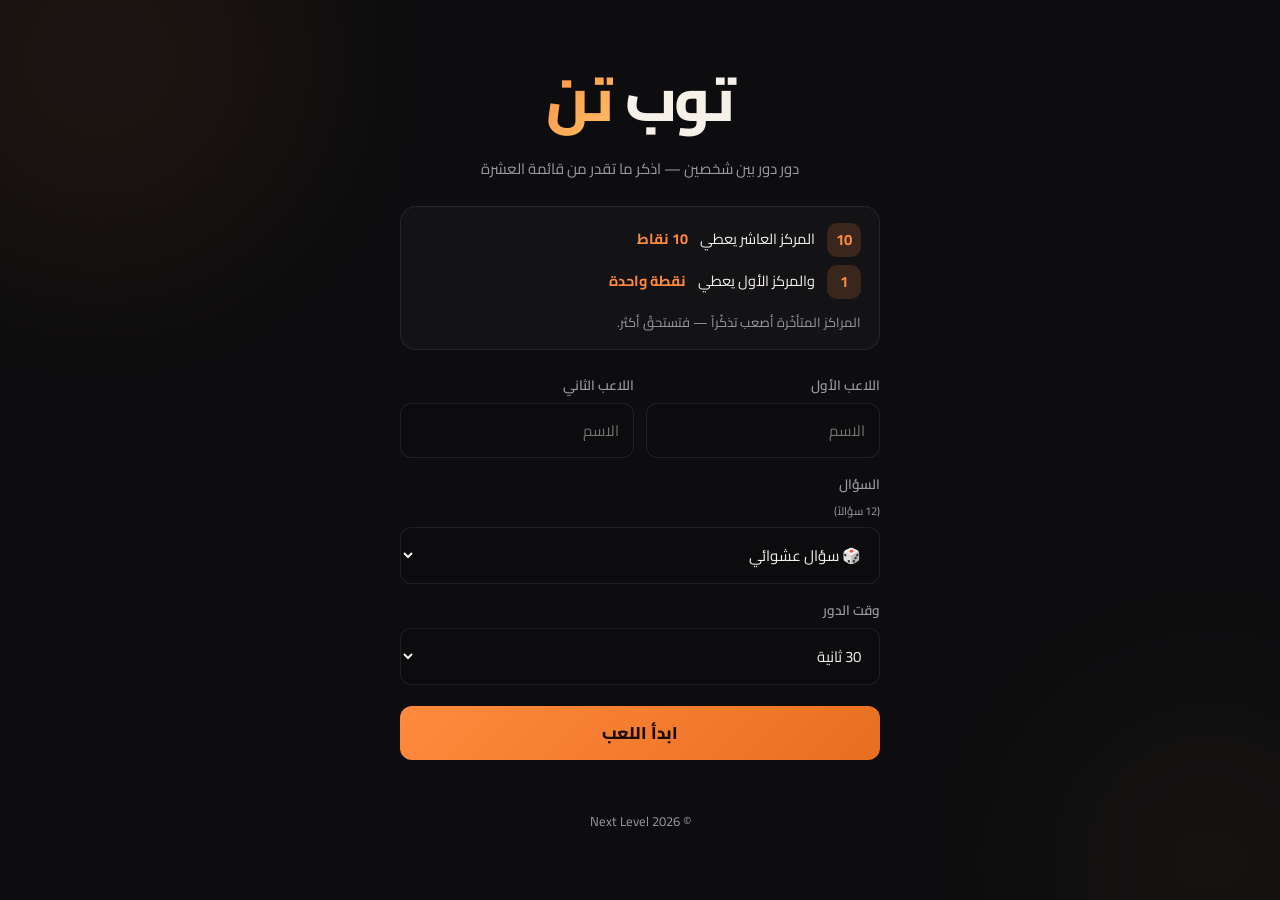
==== index.html @ 0b6bd4ed "Build توب تن, a two-player top-ten recall game Two players alternate naming items from a ranked list" ====
<!DOCTYPE html>
<html lang="ar" dir="rtl">
<head>
<meta charset="UTF-8">
<meta name="viewport" content="width=device-width, initial-scale=1, viewport-fit=cover">
<title>توب تن — لعبة قوائم العشرة</title>

<meta name="description" content="توب تن: لعبة عربية بين شخصين — اذكر ما تقدر من قائمة العشرة، والمركز المتأخّر يعطي نقاطاً أكثر.">
<meta name="theme-color" content="#0D0D0F">

<meta property="og:type" content="website">
<meta property="og:title" content="توب تن — لعبة قوائم العشرة">
<meta property="og:description" content="دور دور بين شخصين: اذكر ما تقدر من القائمة، والمركز 10 يعطي 10 نقاط.">

<link rel="preconnect" href="https://fonts.googleapis.com">
<link rel="preconnect" href="https://fonts.gstatic.com" crossorigin>
<link href="https://fonts.googleapis.com/css2?family=Cairo:wght@400;600;800&display=swap" rel="stylesheet">

<link rel="stylesheet" href="css/style.css?v=2">
</head>
<body>

<div class="glow glow-a" aria-hidden="true"></div>
<div class="glow glow-b" aria-hidden="true"></div>

<!-- ============================ الإعداد ============================ -->
<section id="screen-setup" class="screen active">
  <div class="wrap narrow">
    <h1 class="logo">توب <span>تن</span></h1>
    <p class="tag">دور دور بين شخصين — اذكر ما تقدر من قائمة العشرة</p>

    <div class="rules">
      <div class="rule"><strong>10</strong> المركز العاشر يعطي <b>10 نقاط</b></div>
      <div class="rule"><strong>1</strong> والمركز الأول يعطي <b>نقطة واحدة</b></div>
      <p class="rules-why">المراكز المتأخّرة أصعب تذكّراً — فتستحقّ أكثر.</p>
    </div>

    <form class="setup" onsubmit="return false">
      <div class="row2">
        <label>اللاعب الأول
          <input id="p1Name" placeholder="الاسم" autocomplete="off">
        </label>
        <label>اللاعب الثاني
          <input id="p2Name" placeholder="الاسم" autocomplete="off">
        </label>
      </div>

      <label>السؤال <small>(<span id="qCount">—</span> سؤالاً)</small>
        <select id="questionPick"></select>
      </label>

      <label>وقت الدور
        <select id="turnSeconds">
          <option value="0">بلا وقت</option>
          <option value="15">15 ثانية</option>
          <option value="30" selected>30 ثانية</option>
          <option value="45">45 ثانية</option>
        </select>
      </label>

      <button id="startBtn" class="primary big" type="button">ابدأ اللعب</button>
    </form>
  </div>
</section>

<!-- ============================ اللعب ============================ -->
<section id="screen-game" class="screen">
  <div class="wrap">
    <header class="ghead">
      <div>
        <h2 id="qTitle"></h2>
        <p id="qNote" class="qnote"></p>
      </div>
      <div class="ghead-side">
        <span id="progress" class="progress">0 / 10</span>
        <span id="timer" class="timer" hidden>30</span>
      </div>
    </header>

    <div id="scoreboard" class="scoreboard"></div>

    <ol id="slots" class="slots"></ol>

    <form id="answerForm" class="answer">
      <input id="answerInput" placeholder="اكتب إجابتك…" autocomplete="off" autocapitalize="off" spellcheck="false">
      <button class="primary" type="submit">جاوب</button>
      <button id="skipBtn" class="ghost" type="button">مرّر</button>
    </form>

    <button id="endRoundBtn" class="link-btn" type="button">إنهاء الجولة</button>
  </div>
</section>

<!-- ============================ النهاية ============================ -->
<section id="screen-end" class="screen">
  <div class="wrap narrow">
    <h2 id="endTitle" class="end-title"></h2>
    <p id="endReason" class="end-reason"></p>
    <div id="endScores" class="end-scores"></div>
    <div id="endMissed" class="end-missed"></div>
    <div class="end-actions">
      <button id="againBtn" class="primary" type="button">جولة ثانية</button>
      <button id="setupBtn" class="ghost" type="button">تغيير الإعدادات</button>
    </div>
  </div>
</section>

<footer class="foot">© <span id="year">2026</span> Next Level</footer>
<div id="toasts" class="toasts" aria-live="polite"></div>

<script src="js/matching.js?v=2"></script>
<script src="js/game.js?v=2"></script>
</body>
</html>
---- css/style.css ----
/* ============================= توب تن ============================= */
/* نفس هوية Next Level: فحمي + كهرماني، RTL */

:root {
  --bg: #0D0D0F;
  --bg-2: #131316;
  --surface: #1C1C21;
  --brand: #FF8A3D;
  --brand-2: #E86F1F;
  --text: #F5F0E8;
  --muted: #9A9AA3;
  --on-brand: #1A0D03;
  --p1: #38BDF8;
  --p2: #C084FC;
  --line: rgba(255, 138, 61, .18);
  --line-soft: rgba(245, 240, 232, .08);
  --success: #4ADE80;
  --error: #F87171;
  --warn: #FBBF24;
  --radius: 16px;
}

* { box-sizing: border-box; }
html { scroll-behavior: smooth; }
@media (prefers-reduced-motion: reduce) {
  *, *::before, *::after { animation-duration: .001ms !important; transition-duration: .001ms !important; }
}

body {
  margin: 0; min-height: 100vh;
  font-family: 'Cairo', system-ui, -apple-system, 'Segoe UI', sans-serif;
  background: var(--bg); color: var(--text);
  line-height: 1.7; overflow-x: hidden;
  -webkit-font-smoothing: antialiased;
}

.wrap { width: min(720px, 100% - 32px); margin-inline: auto; padding-block: 26px; }
.wrap.narrow { width: min(480px, 100% - 32px); }

.glow { position: fixed; border-radius: 50%; filter: blur(90px); opacity: .5; pointer-events: none; z-index: 0; }
.glow-a { width: 420px; height: 420px; background: rgba(255,138,61,.13); top: -150px; inset-inline-end: -110px; }
.glow-b { width: 340px; height: 340px; background: rgba(255,205,100,.08); bottom: -130px; inset-inline-start: -100px; }

.screen { display: none; position: relative; z-index: 1; }
.screen.active { display: block; }

/* ------------------------------ الإعداد ------------------------------ */

.logo {
  margin: 22px 0 6px; text-align: center;
  font-size: clamp(38px, 11vw, 60px); font-weight: 800; letter-spacing: -.02em;
}
.logo span {
  background: linear-gradient(135deg, var(--brand), #FFC46B);
  -webkit-background-clip: text; background-clip: text; color: transparent;
}
.tag { margin: 0 0 24px; text-align: center; color: var(--muted); font-size: 15px; }

.rules {
  padding: 16px 18px; margin-bottom: 24px;
  background: var(--bg-2); border: 1px solid var(--line-soft); border-radius: var(--radius);
}
.rule { display: flex; align-items: center; gap: 12px; font-size: 14.5px; margin-bottom: 8px; }
.rule strong {
  display: grid; place-items: center; flex: none;
  width: 34px; height: 34px; border-radius: 10px;
  background: color-mix(in srgb, var(--brand) 16%, transparent);
  color: var(--brand); font-size: 15px;
}
.rule b { color: var(--brand); }
.rules-why { margin: 12px 0 0; font-size: 13px; color: var(--muted); }

.setup { display: grid; gap: 15px; }
.setup label, .row2 label { display: grid; gap: 6px; font-size: 13.5px; font-weight: 600; color: var(--muted); }
.setup label small { font-weight: 400; }
.row2 { display: grid; grid-template-columns: 1fr 1fr; gap: 12px; }

input, select {
  width: 100%; padding: 12px 14px;
  background: rgba(13,13,15,.75); color: var(--text);
  border: 1px solid var(--line-soft); border-radius: 11px;
  font-family: inherit; font-size: 15px;
}
input:focus, select:focus {
  outline: 2px solid color-mix(in srgb, var(--brand) 45%, transparent);
  outline-offset: 1px; border-color: transparent;
}

.primary {
  min-height: 48px; padding: 0 22px;
  background: linear-gradient(135deg, var(--brand), var(--brand-2));
  color: var(--on-brand); border: 0; border-radius: 12px;
  font-family: inherit; font-size: 15px; font-weight: 800; cursor: pointer;
}
.primary:hover { filter: brightness(1.07); }
.primary.big { min-height: 54px; font-size: 17px; margin-top: 6px; }

.ghost {
  min-height: 48px; padding: 0 18px;
  background: transparent; color: var(--text);
  border: 1px solid var(--line); border-radius: 12px;
  font-family: inherit; font-size: 15px; font-weight: 600; cursor: pointer;
}
.ghost:hover { background: color-mix(in srgb, var(--brand) 10%, transparent); }

/* ⚠️ رابط شكلاً، لكن ارتفاعه ≥ 44px: هدف اللمس يُقاس بالمساحة القابلة
   للضغط لا بحجم النصّ — 28px يُخطئه الإبهام على الجوال. */
.link-btn {
  display: block; margin: 14px auto 0; padding: 12px 16px; min-height: 44px;
  background: none; border: 0; color: var(--muted);
  font-family: inherit; font-size: 13.5px; cursor: pointer;
  text-decoration: underline; text-underline-offset: 4px;
}
.link-btn:hover { color: var(--text); }

/* ------------------------------ اللعب ------------------------------ */

.ghead { display: flex; align-items: flex-start; justify-content: space-between; gap: 14px; margin-bottom: 18px; }
.ghead h2 { margin: 0; font-size: clamp(19px, 4.4vw, 25px); font-weight: 800; line-height: 1.35; }
.qnote { margin: 4px 0 0; font-size: 13px; color: var(--muted); }
.ghead-side { display: flex; align-items: center; gap: 10px; flex: none; }

.progress {
  padding: 5px 11px; border-radius: 999px; font-size: 13px; font-weight: 700;
  background: color-mix(in srgb, var(--text) 8%, transparent); color: var(--muted);
}
.timer {
  display: grid; place-items: center;
  width: 44px; height: 44px; border-radius: 12px;
  background: color-mix(in srgb, var(--brand) 14%, transparent);
  border: 1px solid var(--line);
  font-size: 17px; font-weight: 800; color: var(--brand);
}
.timer.urgent { background: color-mix(in srgb, var(--error) 18%, transparent); border-color: var(--error); color: var(--error); animation: pulse .9s infinite; }
@keyframes pulse { 50% { opacity: .55; } }

.scoreboard { display: grid; grid-template-columns: 1fr 1fr; gap: 12px; margin-bottom: 20px; }
.pscore {
  position: relative; padding: 13px 15px;
  background: var(--bg-2); border: 1px solid var(--line-soft); border-radius: 13px;
  transition: border-color .2s, background .2s;
}
.pscore:nth-child(1) { border-inline-start: 3px solid var(--p1); }
.pscore:nth-child(2) { border-inline-start: 3px solid var(--p2); }
.pscore.is-turn { background: color-mix(in srgb, var(--brand) 9%, var(--bg-2)); border-color: var(--brand); }
.pname { display: block; font-size: 13.5px; color: var(--muted); }
.pval { display: block; font-size: 26px; font-weight: 800; line-height: 1.2; }
.turn-tag {
  position: absolute; inset-block-start: 11px; inset-inline-end: 13px;
  padding: 2px 9px; border-radius: 999px; font-size: 11px; font-weight: 700;
  background: var(--brand); color: var(--on-brand);
}

.slots { list-style: none; margin: 0 0 20px; padding: 0; display: grid; gap: 7px; }
.slot {
  display: flex; align-items: center; gap: 12px;
  padding: 11px 14px; min-height: 48px;
  background: var(--bg-2); border: 1px solid var(--line-soft); border-radius: 12px;
  transition: background .25s, border-color .25s, transform .25s;
}
.srank {
  display: grid; place-items: center; flex: none;
  width: 30px; height: 30px; border-radius: 9px;
  background: color-mix(in srgb, var(--text) 7%, transparent);
  color: var(--muted); font-size: 13.5px; font-weight: 800;
}
.sdots { flex: 1; color: var(--muted); letter-spacing: 3px; opacity: .45; font-size: 13px; }
.sname { flex: 1; font-weight: 700; font-size: 15.5px; }
.spts { flex: none; font-size: 13px; font-weight: 800; color: var(--muted); }

.slot.is-found { background: var(--surface); }
.slot.is-found .srank { background: color-mix(in srgb, var(--brand) 20%, transparent); color: var(--brand); }
.slot.is-found .spts { color: var(--success); }
.slot.by-0 { border-inline-start: 3px solid var(--p1); }
.slot.by-1 { border-inline-start: 3px solid var(--p2); }
.slot.flash { transform: scale(1.015); border-color: var(--success); }

.answer { display: grid; grid-template-columns: 1fr auto auto; gap: 9px; }
.answer input { font-size: 16px; }   /* ⚠️ 16px يمنع iOS من تكبير الصفحة عند التركيز */

/* ------------------------------ النهاية ------------------------------ */

.end-title { margin: 30px 0 4px; text-align: center; font-size: clamp(26px, 7vw, 36px); font-weight: 800; }
.end-reason { margin: 0 0 24px; text-align: center; color: var(--muted); font-size: 14px; }

.end-scores { display: grid; gap: 10px; margin-bottom: 24px; }
.escore {
  display: flex; align-items: center; justify-content: space-between;
  padding: 14px 17px; background: var(--bg-2);
  border: 1px solid var(--line-soft); border-radius: 13px; font-size: 16px;
}
.escore strong { font-size: 25px; color: var(--brand); }

.end-missed h3 { margin: 0 0 10px; font-size: 15px; color: var(--muted); font-weight: 600; }
.mrow {
  display: flex; align-items: center; gap: 11px;
  padding: 9px 13px; margin-bottom: 6px; font-size: 14.5px;
  background: rgba(19,19,22,.6); border-radius: 10px;
}
.mrank {
  display: grid; place-items: center; flex: none;
  width: 26px; height: 26px; border-radius: 8px;
  background: color-mix(in srgb, var(--text) 7%, transparent);
  color: var(--muted); font-size: 12.5px; font-weight: 800;
}
.all-found { text-align: center; color: var(--success); font-weight: 600; }

.end-actions { display: grid; grid-template-columns: 1fr auto; gap: 10px; margin-top: 26px; }

/* ------------------------------ عام ------------------------------ */

.foot { position: relative; z-index: 1; padding: 24px 0; text-align: center; font-size: 13px; color: var(--muted); }

.toasts { position: fixed; inset-block-end: 18px; inset-inline: 18px; z-index: 100; display: grid; gap: 8px; justify-items: center; }
.toast {
  padding: 11px 18px; max-width: 340px;
  background: var(--surface); color: var(--text);
  border: 1px solid var(--line); border-inline-start: 3px solid var(--brand);
  border-radius: 11px; font-size: 14.5px; font-weight: 600;
  animation: rise .25s ease;
}
.toast-success { border-inline-start-color: var(--success); }
.toast-error { border-inline-start-color: var(--error); }
.toast-warn { border-inline-start-color: var(--warn); }
.toast.out { opacity: 0; transition: opacity .3s; }
@keyframes rise { from { opacity: 0; transform: translateY(10px); } to { opacity: 1; transform: none; } }

/* ------------------------------ الجوال ------------------------------ */

@media (max-width: 560px) {
  .wrap { padding-block: 18px; }
  .row2 { grid-template-columns: 1fr; }
  .ghead { flex-direction: column; gap: 10px; }
  .ghead-side { align-self: flex-start; }
  .answer { grid-template-columns: 1fr; }
  .answer .primary, .answer .ghost { width: 100%; }
  .end-actions { grid-template-columns: 1fr; }
  .toasts { inset-inline: 12px; }
}
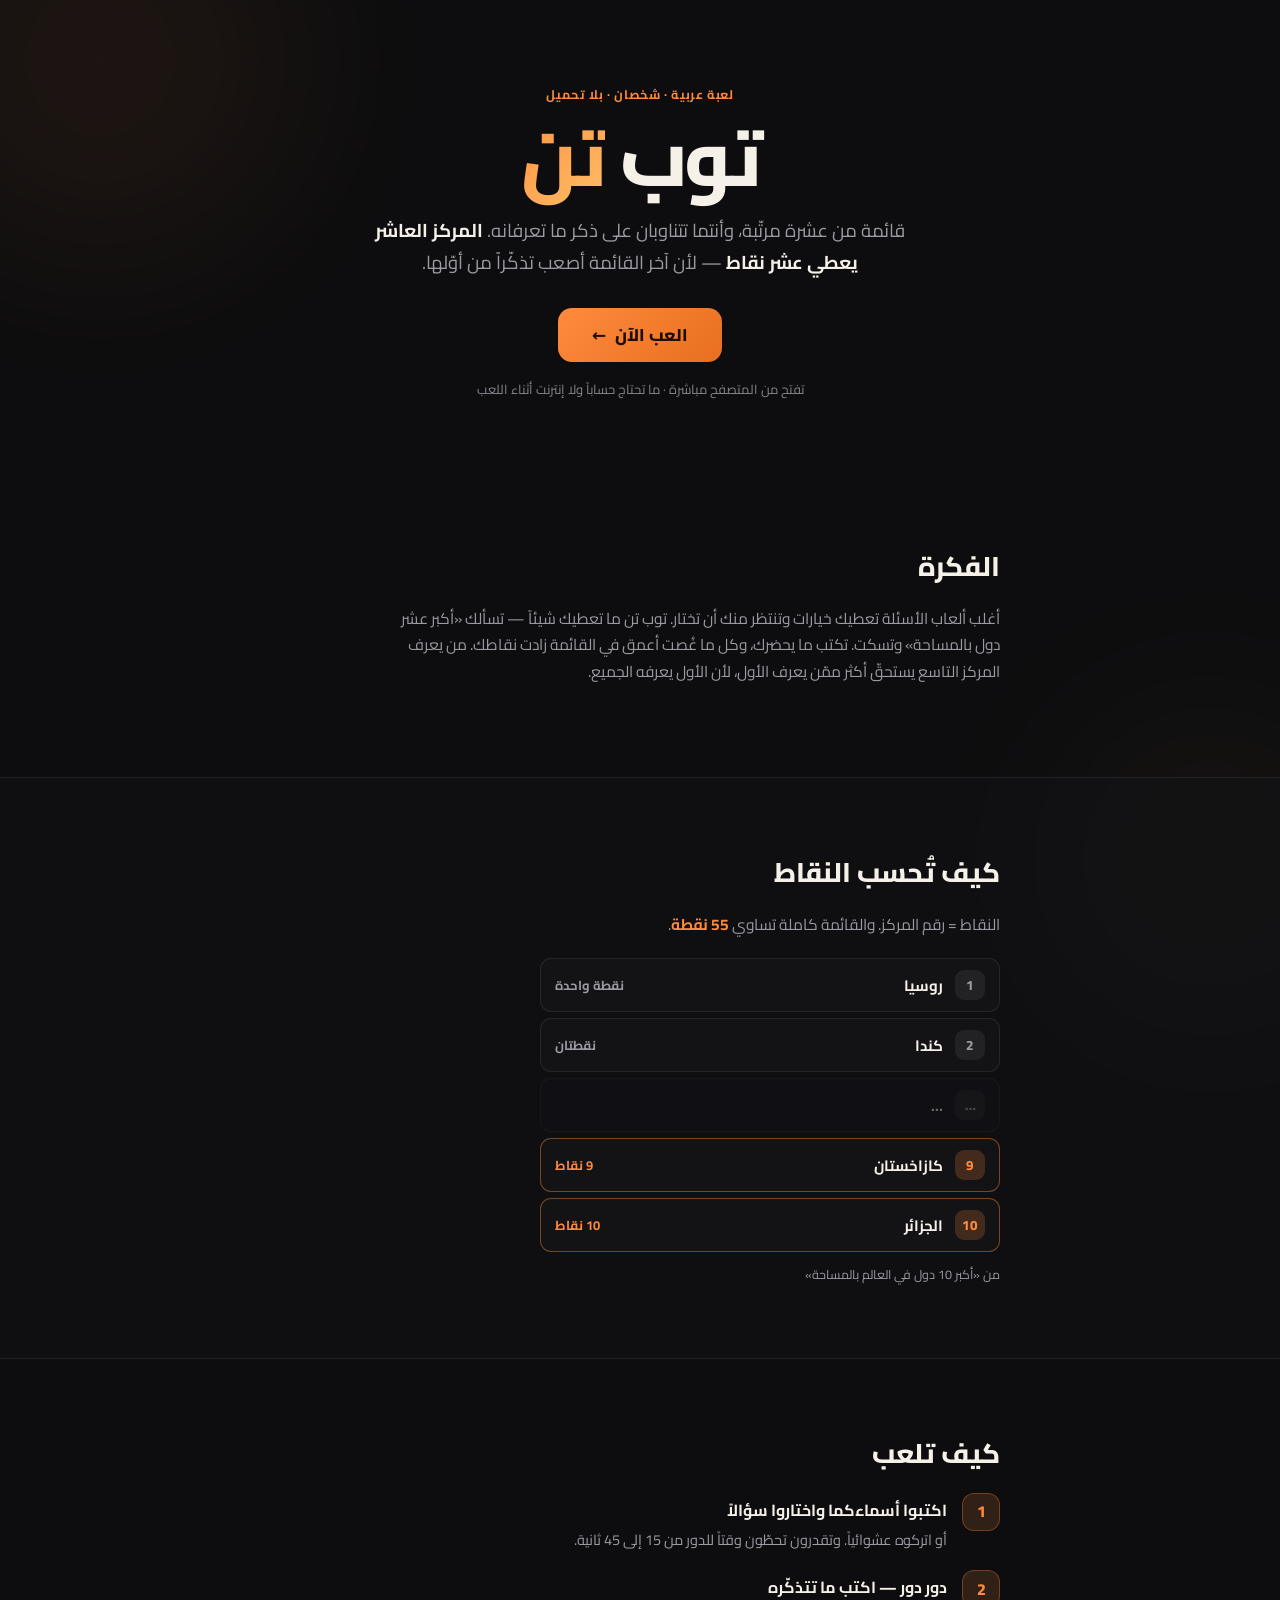
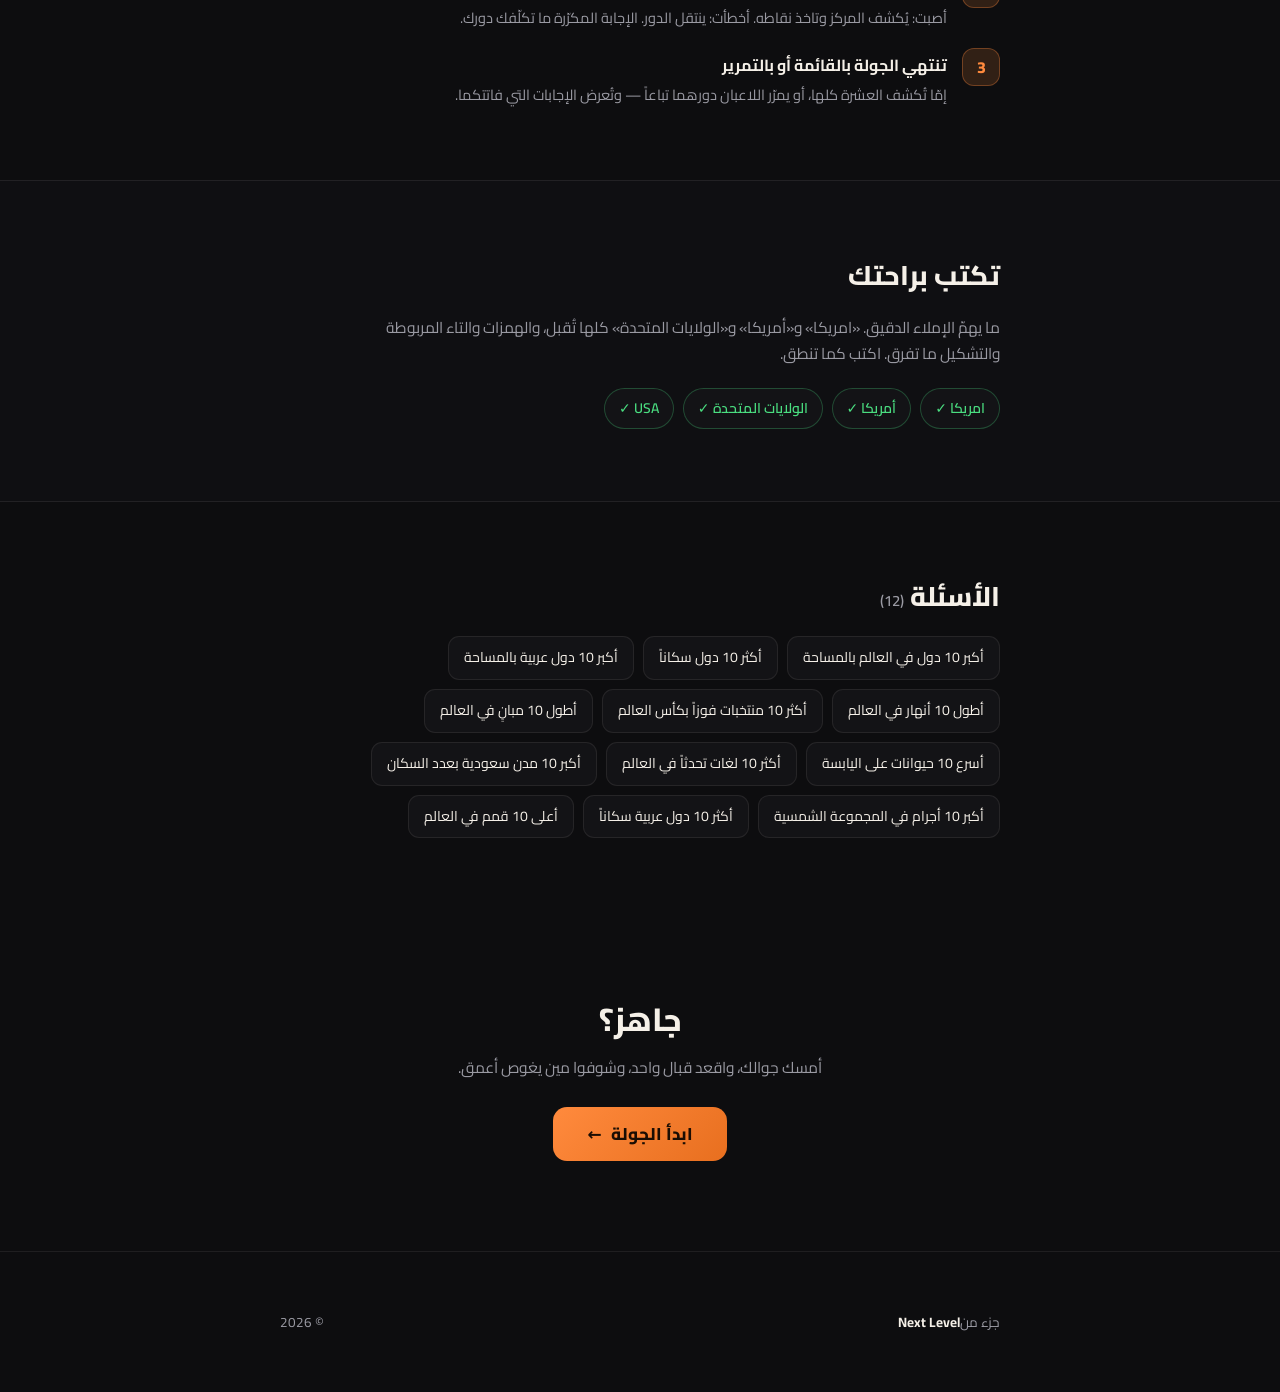
==== commit 3f901b9b: "Give توب تن a page that explains it before it starts The game opened straight onto a setup form, whi" ====
--- a/index.html
+++ b/index.html
@@ -5,110 +5,166 @@
 <meta name="viewport" content="width=device-width, initial-scale=1, viewport-fit=cover">
 <title>توب تن — لعبة قوائم العشرة</title>
 
-<meta name="description" content="توب تن: لعبة عربية بين شخصين — اذكر ما تقدر من قائمة العشرة، والمركز المتأخّر يعطي نقاطاً أكثر.">
+<meta name="description" content="توب تن: لعبة عربية بين شخصين. اذكر ما تقدر من قائمة العشرة — والمركز العاشر يعطي عشر نقاط لأنه أصعب تذكّراً. بلا تحميل ولا حساب.">
 <meta name="theme-color" content="#0D0D0F">
 
 <meta property="og:type" content="website">
 <meta property="og:title" content="توب تن — لعبة قوائم العشرة">
 <meta property="og:description" content="دور دور بين شخصين: اذكر ما تقدر من القائمة، والمركز 10 يعطي 10 نقاط.">
+<meta property="og:url" content="https://rajaxdx.github.io/top-ten/">
 
 <link rel="preconnect" href="https://fonts.googleapis.com">
 <link rel="preconnect" href="https://fonts.gstatic.com" crossorigin>
 <link href="https://fonts.googleapis.com/css2?family=Cairo:wght@400;600;800&display=swap" rel="stylesheet">
 
-<link rel="stylesheet" href="css/style.css?v=2">
+<link rel="stylesheet" href="css/style.css?v=4">
+<link rel="stylesheet" href="css/landing.css?v=4">
 </head>
-<body>
+<body class="landing">
 
 <div class="glow glow-a" aria-hidden="true"></div>
 <div class="glow glow-b" aria-hidden="true"></div>
 
-<!-- ============================ الإعداد ============================ -->
-<section id="screen-setup" class="screen active">
-  <div class="wrap narrow">
-    <h1 class="logo">توب <span>تن</span></h1>
-    <p class="tag">دور دور بين شخصين — اذكر ما تقدر من قائمة العشرة</p>
+<!-- ============================ الواجهة ============================ -->
+<header class="lhero">
+  <div class="wrap">
+    <p class="kicker">لعبة عربية · شخصان · بلا تحميل</p>
+    <h1 class="llogo">توب <span>تن</span></h1>
+    <p class="llede">
+      قائمة من عشرة مرتّبة، وأنتما تتناوبان على ذكر ما تعرفانه.
+      <strong>المركز العاشر يعطي عشر نقاط</strong> — لأن آخر القائمة أصعب
+      تذكّراً من أوّلها.
+    </p>
+    <a class="cta" href="play.html">العب الآن <span aria-hidden="true">←</span></a>
+    <p class="lnote">تفتح من المتصفح مباشرة · ما تحتاج حساباً ولا إنترنت أثناء اللعب</p>
+  </div>
+</header>
 
-    <div class="rules">
-      <div class="rule"><strong>10</strong> المركز العاشر يعطي <b>10 نقاط</b></div>
-      <div class="rule"><strong>1</strong> والمركز الأول يعطي <b>نقطة واحدة</b></div>
-      <p class="rules-why">المراكز المتأخّرة أصعب تذكّراً — فتستحقّ أكثر.</p>
+<main>
+
+  <!-- ============================ الفكرة ============================ -->
+  <section class="lsec">
+    <div class="wrap">
+      <h2>الفكرة</h2>
+      <p class="lbody">
+        أغلب ألعاب الأسئلة تعطيك خيارات وتنتظر منك أن تختار. توب تن ما تعطيك
+        شيئاً — تسألك «أكبر عشر دول بالمساحة» وتسكت. تكتب ما يحضرك، وكل ما
+        غُصت أعمق في القائمة زادت نقاطك. من يعرف المركز التاسع يستحقّ أكثر
+        ممّن يعرف الأول، لأن الأول يعرفه الجميع.
+      </p>
     </div>
+  </section>
 
-    <form class="setup" onsubmit="return false">
-      <div class="row2">
-        <label>اللاعب الأول
-          <input id="p1Name" placeholder="الاسم" autocomplete="off">
-        </label>
-        <label>اللاعب الثاني
-          <input id="p2Name" placeholder="الاسم" autocomplete="off">
-        </label>
+  <!-- ============================ النقاط ============================ -->
+  <section class="lsec lsec-alt">
+    <div class="wrap">
+      <h2>كيف تُحسب النقاط</h2>
+      <p class="lbody">النقاط = رقم المركز. والقائمة كاملة تساوي <strong>55 نقطة</strong>.</p>
+
+      <div class="scoredemo">
+        <ol class="demo-list">
+          <li><span class="d-rank">1</span><span class="d-name">روسيا</span><span class="d-pts">نقطة واحدة</span></li>
+          <li><span class="d-rank">2</span><span class="d-name">كندا</span><span class="d-pts">نقطتان</span></li>
+          <li class="d-fade"><span class="d-rank">…</span><span class="d-name">…</span><span class="d-pts"></span></li>
+          <li class="d-hi"><span class="d-rank">9</span><span class="d-name">كازاخستان</span><span class="d-pts">9 نقاط</span></li>
+          <li class="d-hi"><span class="d-rank">10</span><span class="d-name">الجزائر</span><span class="d-pts">10 نقاط</span></li>
+        </ol>
+        <p class="demo-cap">من «أكبر 10 دول في العالم بالمساحة»</p>
       </div>
+    </div>
+  </section>
 
-      <label>السؤال <small>(<span id="qCount">—</span> سؤالاً)</small>
-        <select id="questionPick"></select>
-      </label>
+  <!-- ============================ كيف تلعب ============================ -->
+  <section class="lsec">
+    <div class="wrap">
+      <h2>كيف تلعب</h2>
+      <ol class="steps">
+        <li>
+          <span class="snum">1</span>
+          <div>
+            <h3>اكتبوا أسماءكما واختاروا سؤالاً</h3>
+            <p>أو اتركوه عشوائياً. وتقدرون تحطّون وقتاً للدور من 15 إلى 45 ثانية.</p>
+          </div>
+        </li>
+        <li>
+          <span class="snum">2</span>
+          <div>
+            <h3>دور دور — اكتب ما تتذكّره</h3>
+            <p>أصبت: يُكشف المركز وتاخذ نقاطه. أخطأت: ينتقل الدور. الإجابة المكرّرة
+               ما تكلّفك دورك.</p>
+          </div>
+        </li>
+        <li>
+          <span class="snum">3</span>
+          <div>
+            <h3>تنتهي الجولة بالقائمة أو بالتمرير</h3>
+            <p>إمّا تُكشف العشرة كلها، أو يمرّر اللاعبان دورهما تباعاً — وتُعرض
+               الإجابات التي فاتتكما.</p>
+          </div>
+        </li>
+      </ol>
+    </div>
+  </section>
 
-      <label>وقت الدور
-        <select id="turnSeconds">
-          <option value="0">بلا وقت</option>
-          <option value="15">15 ثانية</option>
-          <option value="30" selected>30 ثانية</option>
-          <option value="45">45 ثانية</option>
-        </select>
-      </label>
+  <!-- ============================ الكتابة ============================ -->
+  <section class="lsec lsec-alt">
+    <div class="wrap">
+      <h2>تكتب براحتك</h2>
+      <p class="lbody">
+        ما يهمّ الإملاء الدقيق. «امريكا» و«أمريكا» و«الولايات المتحدة» كلها
+        تُقبل، والهمزات والتاء المربوطة والتشكيل ما تفرق. اكتب كما تنطق.
+      </p>
+      <div class="chips">
+        <span class="chip ok">امريكا ✓</span>
+        <span class="chip ok">أمريكا ✓</span>
+        <span class="chip ok">الولايات المتحدة ✓</span>
+        <span class="chip ok">USA ✓</span>
+      </div>
+    </div>
+  </section>
 
-      <button id="startBtn" class="primary big" type="button">ابدأ اللعب</button>
-    </form>
+  <!-- ============================ الأسئلة ============================ -->
+  <section class="lsec">
+    <div class="wrap">
+      <h2>الأسئلة <span id="qTotal" class="count"></span></h2>
+      <ul id="qList" class="qchips"></ul>
+    </div>
+  </section>
+
+  <!-- ============================ الختام ============================ -->
+  <section class="lend">
+    <div class="wrap">
+      <h2>جاهز؟</h2>
+      <p>أمسك جوالك، واقعد قبال واحد، وشوفوا مين يغوص أعمق.</p>
+      <a class="cta" href="play.html">ابدأ الجولة <span aria-hidden="true">←</span></a>
+    </div>
+  </section>
+
+</main>
+
+<footer class="lfoot">
+  <div class="wrap">
+    <a href="https://rajaxdx.github.io/next-level/">جزء من <strong>Next Level</strong></a>
+    <span>© <span id="year">2026</span></span>
   </div>
-</section>
+</footer>
 
-<!-- ============================ اللعب ============================ -->
-<section id="screen-game" class="screen">
-  <div class="wrap">
-    <header class="ghead">
-      <div>
-        <h2 id="qTitle"></h2>
-        <p id="qNote" class="qnote"></p>
-      </div>
-      <div class="ghead-side">
-        <span id="progress" class="progress">0 / 10</span>
-        <span id="timer" class="timer" hidden>30</span>
-      </div>
-    </header>
+<script>
+// قائمة الأسئلة تُقرأ من بنك اللعبة نفسه — فلا تفترق الصفحة عن اللعبة
+fetch('data/questions.json')
+  .then(r => r.json())
+  .then(d => {
+    const qs = d.questions || [];
+    document.getElementById('qTotal').textContent = `(${qs.length})`;
+    document.getElementById('qList').innerHTML = qs
+      .map(q => `<li>${q.title.replace(/[<>&]/g, '')}</li>`).join('');
+  })
+  .catch(() => {
+    // تعذّر التحميل: نخفي القسم بدل عرض قائمة فارغة بلا تفسير
+    document.getElementById('qList').closest('.lsec').hidden = true;
+  });
 
-    <div id="scoreboard" class="scoreboard"></div>
-
-    <ol id="slots" class="slots"></ol>
-
-    <form id="answerForm" class="answer">
-      <input id="answerInput" placeholder="اكتب إجابتك…" autocomplete="off" autocapitalize="off" spellcheck="false">
-      <button class="primary" type="submit">جاوب</button>
-      <button id="skipBtn" class="ghost" type="button">مرّر</button>
-    </form>
-
-    <button id="endRoundBtn" class="link-btn" type="button">إنهاء الجولة</button>
-  </div>
-</section>
-
-<!-- ============================ النهاية ============================ -->
-<section id="screen-end" class="screen">
-  <div class="wrap narrow">
-    <h2 id="endTitle" class="end-title"></h2>
-    <p id="endReason" class="end-reason"></p>
-    <div id="endScores" class="end-scores"></div>
-    <div id="endMissed" class="end-missed"></div>
-    <div class="end-actions">
-      <button id="againBtn" class="primary" type="button">جولة ثانية</button>
-      <button id="setupBtn" class="ghost" type="button">تغيير الإعدادات</button>
-    </div>
-  </div>
-</section>
-
-<footer class="foot">© <span id="year">2026</span> Next Level</footer>
-<div id="toasts" class="toasts" aria-live="polite"></div>
-
-<script src="js/matching.js?v=2"></script>
-<script src="js/game.js?v=2"></script>
+document.getElementById('year').textContent = new Date().getFullYear();
+</script>
 </body>
 </html>
--- a/css/style.css
+++ b/css/style.css
@@ -46,6 +46,18 @@
 
 /* ------------------------------ الإعداد ------------------------------ */
 
+/*
+  ⚠️ **هنا لا في landing.css**: `play.html` لا تحمّل ملف الصفحة التعريفية،
+  فقاعدة موضوعة هناك لا تصل — وقد وُضعت هناك أولاً فظهر الرابط بارتفاع
+  30px بلا تنسيق. ما تشترك فيه الصفحتان مكانه الملف المشترك.
+  والارتفاع ≥ 44px لأن رابطاً نصّياً صغيراً يُخطئه الإبهام.
+*/
+.back-home {
+  display: inline-flex; align-items: center; min-height: 44px;
+  margin-top: 8px; color: var(--muted); font-size: 13.5px; text-decoration: none;
+}
+.back-home:hover { color: var(--brand); }
+
 .logo {
   margin: 22px 0 6px; text-align: center;
   font-size: clamp(38px, 11vw, 60px); font-weight: 800; letter-spacing: -.02em;
--- a/css/landing.css
+++ b/css/landing.css
@@ -0,0 +1,142 @@
+/* ===================== الصفحة التعريفية — توب تن ===================== */
+/*
+  تُحمّل **بعد** style.css وتشاركه المتغيّرات نفسها (`:root` فيه).
+  ⚠️ لا تكرّر المتغيّرات هنا: نسختان تتفرّقان عند أول تعديل لون.
+*/
+
+body.landing { display: block; }
+
+/* ------------------------------ الواجهة ------------------------------ */
+
+.lhero { position: relative; z-index: 1; padding: 58px 0 46px; text-align: center; }
+
+.kicker {
+  margin: 0 0 14px; font-size: 12.5px; font-weight: 700;
+  letter-spacing: .05em; color: var(--brand);
+}
+
+.llogo {
+  margin: 0 0 18px;
+  font-size: clamp(44px, 13vw, 78px); font-weight: 800; letter-spacing: -.03em; line-height: 1;
+}
+.llogo span {
+  background: linear-gradient(135deg, var(--brand), #FFC46B);
+  -webkit-background-clip: text; background-clip: text; color: transparent;
+}
+
+.llede {
+  max-width: 540px; margin: 0 auto 30px;
+  font-size: clamp(15.5px, 2.6vw, 18.5px); color: var(--muted);
+}
+.llede strong { color: var(--text); font-weight: 700; }
+
+.cta {
+  display: inline-flex; align-items: center; justify-content: center; gap: 9px;
+  min-height: 54px; padding: 0 34px;
+  background: linear-gradient(135deg, var(--brand), var(--brand-2));
+  color: var(--on-brand); font-size: 17px; font-weight: 800;
+  text-decoration: none; border-radius: 14px;
+  transition: transform .18s, filter .18s;
+}
+.cta:hover { filter: brightness(1.08); transform: translateY(-2px); }
+.cta span { transition: transform .18s; }
+.cta:hover span { transform: translateX(-4px); }   /* RTL */
+
+.lnote { margin: 16px 0 0; font-size: 13px; color: var(--muted); opacity: .85; }
+
+/* ------------------------------ الأقسام ------------------------------ */
+
+.lsec { position: relative; z-index: 1; padding: 46px 0; }
+.lsec-alt { background: rgba(19, 19, 22, .55); border-block: 1px solid var(--line-soft); }
+
+.lsec h2 { margin: 0 0 16px; font-size: clamp(21px, 4.6vw, 27px); font-weight: 800; }
+.lsec h2 .count { font-size: 15px; font-weight: 600; color: var(--muted); }
+
+.lbody { margin: 0 0 20px; max-width: 620px; font-size: 15.5px; color: var(--muted); }
+.lbody strong { color: var(--brand); font-weight: 700; }
+
+/* ------------------------------ عرض النقاط ------------------------------ */
+
+.scoredemo { max-width: 460px; }
+.demo-list { list-style: none; margin: 0; padding: 0; display: grid; gap: 6px; }
+.demo-list li {
+  display: flex; align-items: center; gap: 12px;
+  padding: 11px 14px; min-height: 48px;
+  background: var(--bg-2); border: 1px solid var(--line-soft); border-radius: 11px;
+}
+.d-rank {
+  display: grid; place-items: center; flex: none;
+  width: 30px; height: 30px; border-radius: 9px;
+  background: color-mix(in srgb, var(--text) 7%, transparent);
+  color: var(--muted); font-size: 13.5px; font-weight: 800;
+}
+.d-name { flex: 1; font-weight: 700; font-size: 15px; }
+.d-pts { flex: none; font-size: 13px; font-weight: 700; color: var(--muted); }
+
+/* ⚠️ التدرّج هو الرسالة: المركز المتأخّر يبرز والمبكّر يخفت، فيُفهم
+   النظام بالنظر قبل قراءة السطر. */
+.demo-list .d-hi { border-color: color-mix(in srgb, var(--brand) 42%, transparent); }
+.demo-list .d-hi .d-rank { background: color-mix(in srgb, var(--brand) 20%, transparent); color: var(--brand); }
+.demo-list .d-hi .d-pts { color: var(--brand); }
+.demo-list .d-fade { opacity: .4; min-height: 38px; }
+
+.demo-cap { margin: 12px 0 0; font-size: 12.5px; color: var(--muted); }
+
+/* ------------------------------ الخطوات ------------------------------ */
+
+.steps { list-style: none; margin: 0; padding: 0; display: grid; gap: 18px; }
+.steps li { display: flex; align-items: flex-start; gap: 15px; }
+.snum {
+  display: grid; place-items: center; flex: none;
+  width: 38px; height: 38px; border-radius: 12px;
+  background: color-mix(in srgb, var(--brand) 15%, transparent);
+  border: 1px solid color-mix(in srgb, var(--brand) 32%, transparent);
+  color: var(--brand); font-size: 16px; font-weight: 800;
+}
+.steps h3 { margin: 4px 0 4px; font-size: 16px; font-weight: 700; }
+.steps p { margin: 0; font-size: 14.5px; color: var(--muted); }
+
+/* ------------------------------ الرقائق ------------------------------ */
+
+.chips { display: flex; flex-wrap: wrap; gap: 9px; }
+.chip {
+  padding: 8px 14px; border-radius: 999px; font-size: 14px; font-weight: 600;
+  background: var(--bg-2); border: 1px solid var(--line-soft); color: var(--muted);
+}
+.chip.ok { color: var(--success); border-color: color-mix(in srgb, var(--success) 28%, transparent); }
+
+.qchips { list-style: none; margin: 0; padding: 0; display: flex; flex-wrap: wrap; gap: 9px; }
+.qchips li {
+  padding: 9px 15px; border-radius: 11px; font-size: 14px;
+  background: var(--bg-2); border: 1px solid var(--line-soft); color: var(--text);
+}
+
+/* ------------------------------ الختام ------------------------------ */
+
+.lend { position: relative; z-index: 1; padding: 56px 0 64px; text-align: center; }
+.lend h2 { margin: 0 0 8px; font-size: clamp(24px, 5.5vw, 32px); font-weight: 800; }
+.lend p { margin: 0 0 26px; color: var(--muted); font-size: 15.5px; }
+
+.lfoot {
+  position: relative; z-index: 1;
+  padding: 22px 0; border-top: 1px solid var(--line-soft);
+  font-size: 13.5px; color: var(--muted);
+}
+.lfoot .wrap { display: flex; align-items: center; justify-content: space-between; gap: 12px; }
+/* ⚠️ ≥ 44px: رابط الفوتر كان 23px — نصّ صغير في زاوية الشاشة هو أصعب ما
+   يُصاب بالإبهام، والحشو وحده يكفي بلا تغيير مظهره. */
+.lfoot a {
+  display: inline-flex; align-items: center; min-height: 44px;
+  color: var(--muted); text-decoration: none;
+}
+.lfoot a:hover { color: var(--brand); }
+.lfoot strong { color: var(--text); }
+
+/* ------------------------------ الجوال ------------------------------ */
+
+@media (max-width: 560px) {
+  .lhero { padding: 40px 0 34px; }
+  .lsec { padding: 36px 0; }
+  .cta { width: 100%; }
+  .lfoot .wrap { flex-direction: column; gap: 6px; text-align: center; }
+}
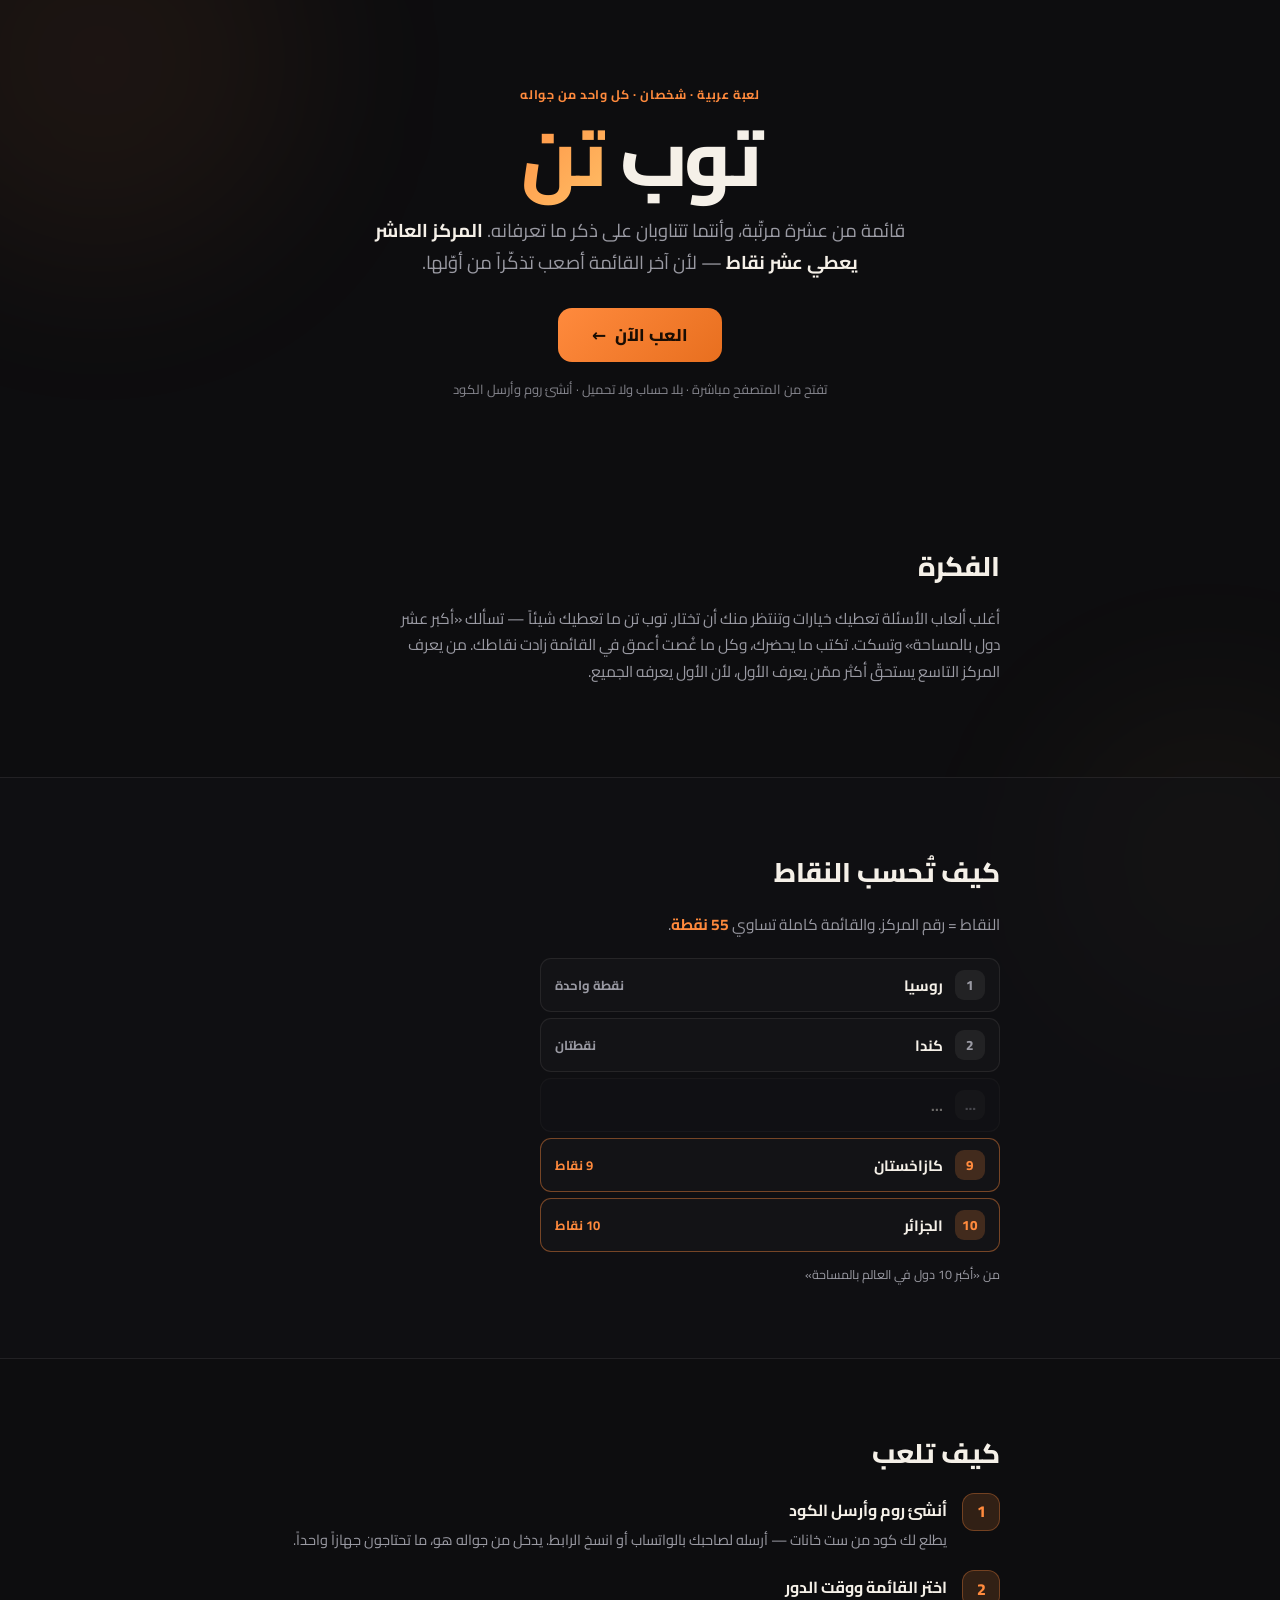
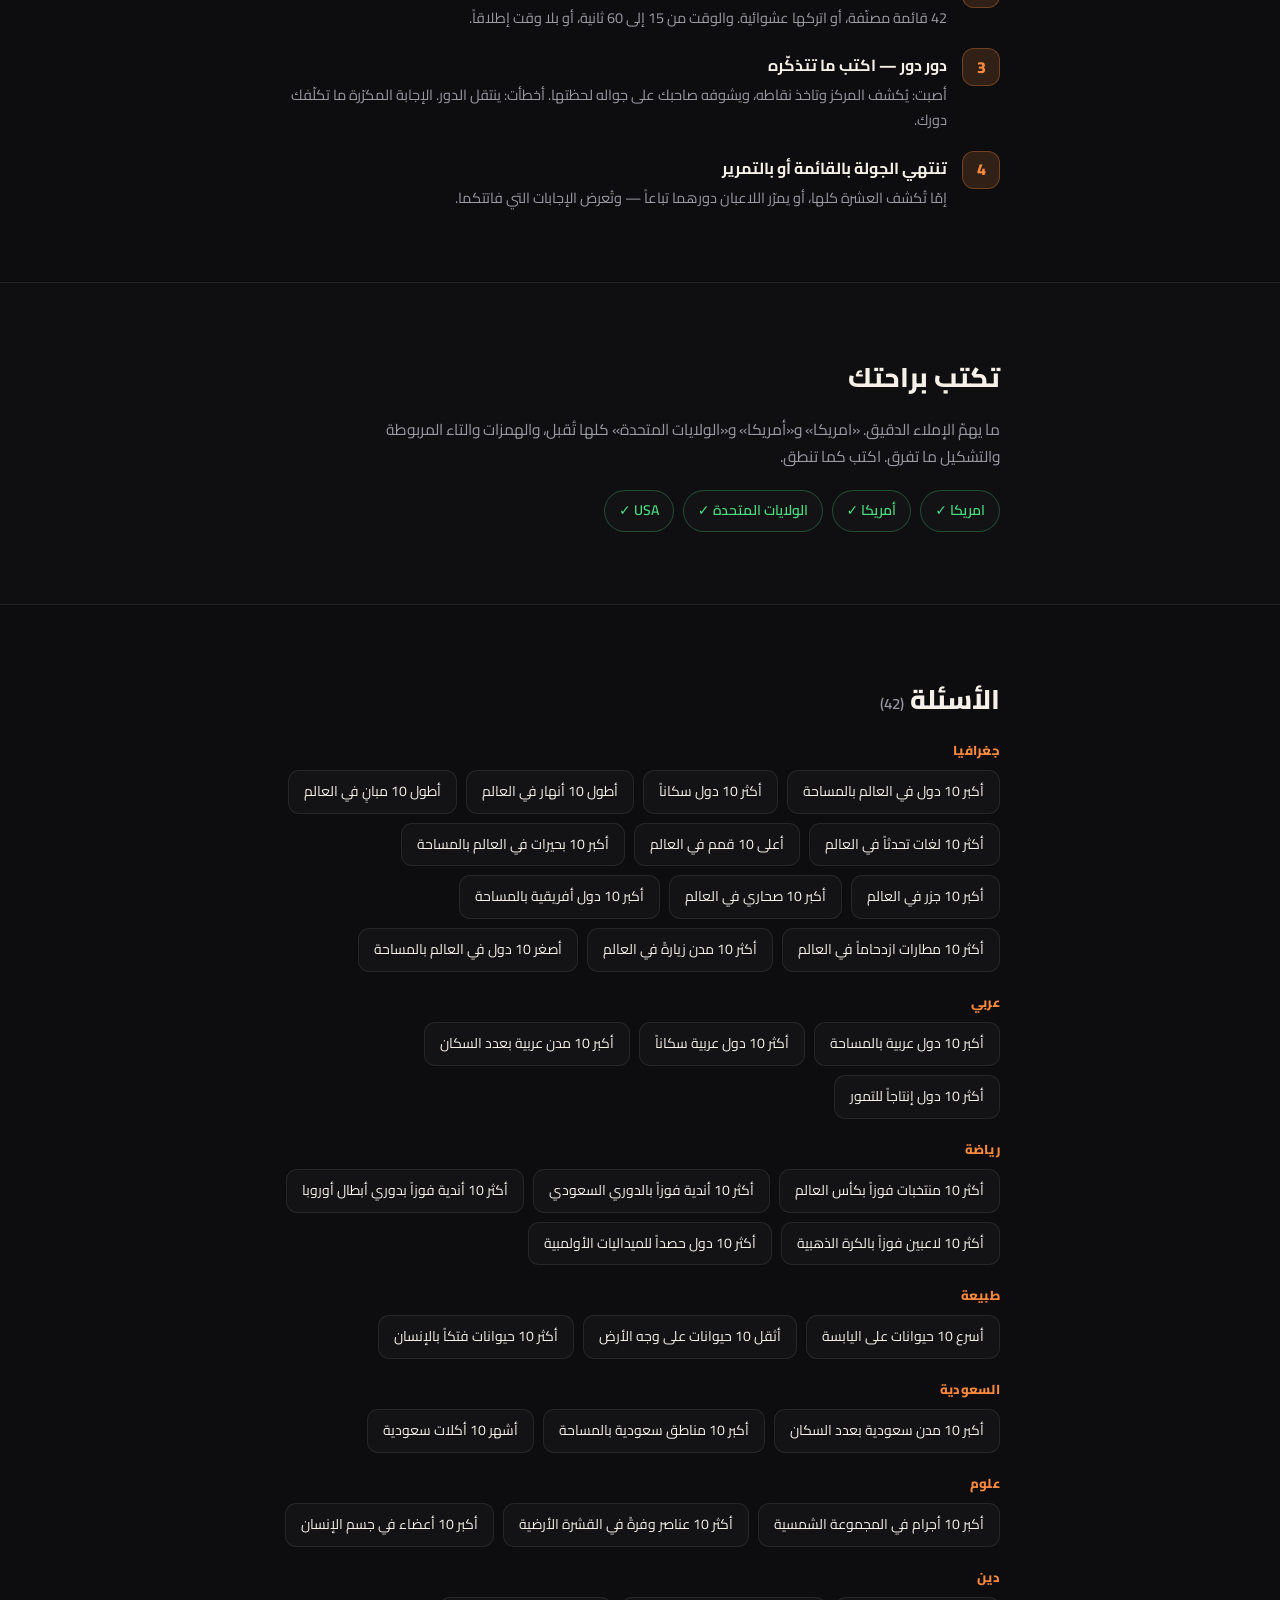
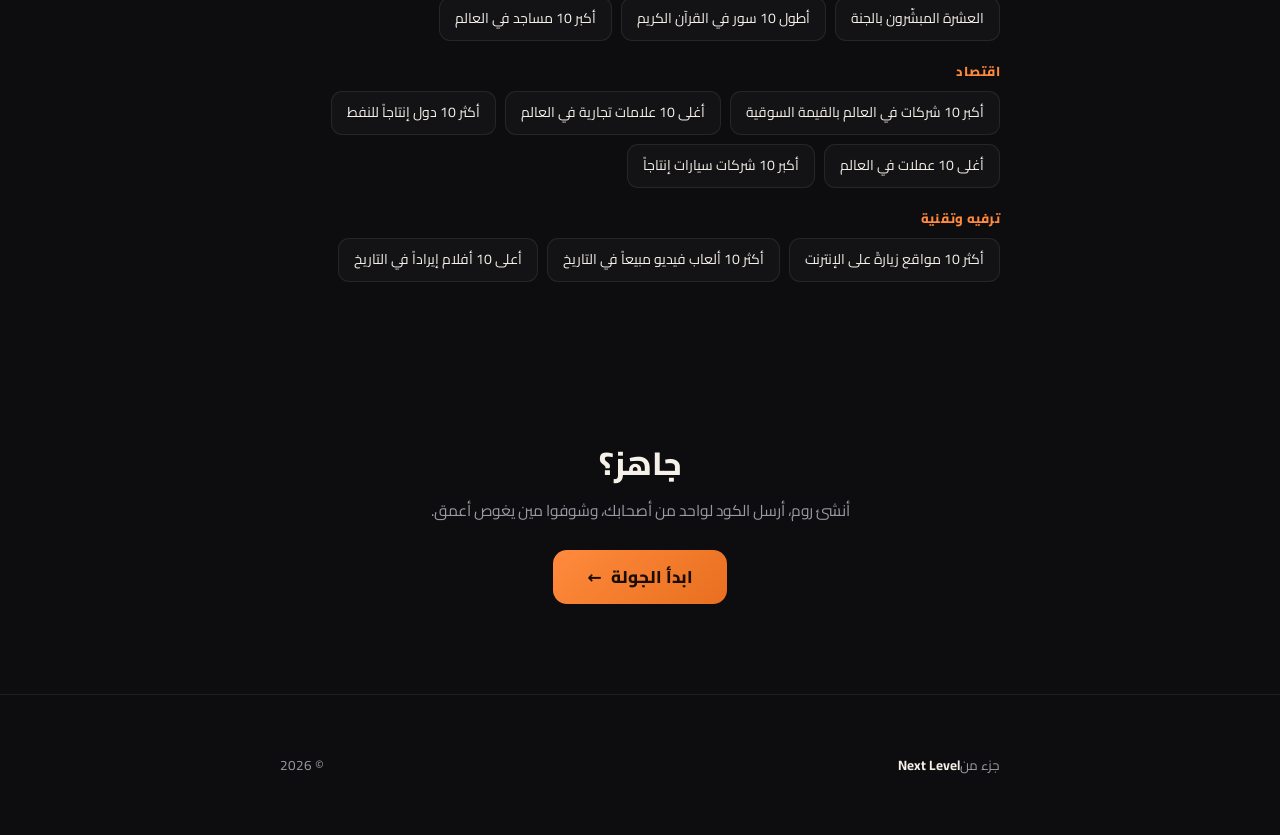
==== commit e64a0838: "Turn توب تن into an online-only installable app The game was two people on one device. Now each play" ====
--- a/index.html
+++ b/index.html
@@ -5,20 +5,25 @@
 <meta name="viewport" content="width=device-width, initial-scale=1, viewport-fit=cover">
 <title>توب تن — لعبة قوائم العشرة</title>
 
-<meta name="description" content="توب تن: لعبة عربية بين شخصين. اذكر ما تقدر من قائمة العشرة — والمركز العاشر يعطي عشر نقاط لأنه أصعب تذكّراً. بلا تحميل ولا حساب.">
+<meta name="description" content="توب تن: لعبة عربية بين شخصين، كل واحد من جواله. اذكر ما تقدر من قائمة العشرة — والمركز العاشر يعطي عشر نقاط لأنه أصعب تذكّراً. بلا تحميل ولا حساب.">
 <meta name="theme-color" content="#0D0D0F">
 
 <meta property="og:type" content="website">
 <meta property="og:title" content="توب تن — لعبة قوائم العشرة">
-<meta property="og:description" content="دور دور بين شخصين: اذكر ما تقدر من القائمة، والمركز 10 يعطي 10 نقاط.">
+<meta property="og:description" content="أنشئ روم، أرسل الكود لصاحبك، والعبوا كل واحد من جواله. المركز 10 يعطي 10 نقاط.">
 <meta property="og:url" content="https://rajaxdx.github.io/top-ten/">
+
+<link rel="manifest" href="manifest.json">
+<link rel="icon" href="assets/icon.svg" type="image/svg+xml">
+<link rel="apple-touch-icon" href="assets/icon-180.png">
+<meta name="apple-mobile-web-app-title" content="توب تن">
 
 <link rel="preconnect" href="https://fonts.googleapis.com">
 <link rel="preconnect" href="https://fonts.gstatic.com" crossorigin>
 <link href="https://fonts.googleapis.com/css2?family=Cairo:wght@400;600;800&display=swap" rel="stylesheet">
 
-<link rel="stylesheet" href="css/style.css?v=4">
-<link rel="stylesheet" href="css/landing.css?v=4">
+<link rel="stylesheet" href="css/style.css?v=5">
+<link rel="stylesheet" href="css/landing.css?v=5">
 </head>
 <body class="landing">
 
@@ -28,7 +33,7 @@
 <!-- ============================ الواجهة ============================ -->
 <header class="lhero">
   <div class="wrap">
-    <p class="kicker">لعبة عربية · شخصان · بلا تحميل</p>
+    <p class="kicker">لعبة عربية · شخصان · كل واحد من جواله</p>
     <h1 class="llogo">توب <span>تن</span></h1>
     <p class="llede">
       قائمة من عشرة مرتّبة، وأنتما تتناوبان على ذكر ما تعرفانه.
@@ -36,7 +41,7 @@
       تذكّراً من أوّلها.
     </p>
     <a class="cta" href="play.html">العب الآن <span aria-hidden="true">←</span></a>
-    <p class="lnote">تفتح من المتصفح مباشرة · ما تحتاج حساباً ولا إنترنت أثناء اللعب</p>
+    <p class="lnote">تفتح من المتصفح مباشرة · بلا حساب ولا تحميل · أنشئ روم وأرسل الكود</p>
   </div>
 </header>
 
@@ -82,20 +87,29 @@
         <li>
           <span class="snum">1</span>
           <div>
-            <h3>اكتبوا أسماءكما واختاروا سؤالاً</h3>
-            <p>أو اتركوه عشوائياً. وتقدرون تحطّون وقتاً للدور من 15 إلى 45 ثانية.</p>
+            <h3>أنشئ روم وأرسل الكود</h3>
+            <p>يطلع لك كود من ست خانات — أرسله لصاحبك بالواتساب أو انسخ الرابط.
+               يدخل من جواله هو، ما تحتاجون جهازاً واحداً.</p>
           </div>
         </li>
         <li>
           <span class="snum">2</span>
           <div>
-            <h3>دور دور — اكتب ما تتذكّره</h3>
-            <p>أصبت: يُكشف المركز وتاخذ نقاطه. أخطأت: ينتقل الدور. الإجابة المكرّرة
-               ما تكلّفك دورك.</p>
+            <h3>اختر القائمة ووقت الدور</h3>
+            <p>42 قائمة مصنّفة، أو اتركها عشوائية. والوقت من 15 إلى 60 ثانية،
+               أو بلا وقت إطلاقاً.</p>
           </div>
         </li>
         <li>
           <span class="snum">3</span>
+          <div>
+            <h3>دور دور — اكتب ما تتذكّره</h3>
+            <p>أصبت: يُكشف المركز وتاخذ نقاطه، ويشوفه صاحبك على جواله لحظتها.
+               أخطأت: ينتقل الدور. الإجابة المكرّرة ما تكلّفك دورك.</p>
+          </div>
+        </li>
+        <li>
+          <span class="snum">4</span>
           <div>
             <h3>تنتهي الجولة بالقائمة أو بالتمرير</h3>
             <p>إمّا تُكشف العشرة كلها، أو يمرّر اللاعبان دورهما تباعاً — وتُعرض
@@ -135,7 +149,7 @@
   <section class="lend">
     <div class="wrap">
       <h2>جاهز؟</h2>
-      <p>أمسك جوالك، واقعد قبال واحد، وشوفوا مين يغوص أعمق.</p>
+      <p>أنشئ روم، أرسل الكود لواحد من أصحابك، وشوفوا مين يغوص أعمق.</p>
       <a class="cta" href="play.html">ابدأ الجولة <span aria-hidden="true">←</span></a>
     </div>
   </section>
@@ -151,13 +165,20 @@
 
 <script>
 // قائمة الأسئلة تُقرأ من بنك اللعبة نفسه — فلا تفترق الصفحة عن اللعبة
-fetch('data/questions.json')
+fetch('data/questions.json?v=5')
   .then(r => r.json())
   .then(d => {
     const qs = d.questions || [];
+    const clean = s => String(s).replace(/[<>&]/g, '');
     document.getElementById('qTotal').textContent = `(${qs.length})`;
-    document.getElementById('qList').innerHTML = qs
-      .map(q => `<li>${q.title.replace(/[<>&]/g, '')}</li>`).join('');
+
+    // مجموعة بالموضوع: 42 عنواناً في كتلة واحدة تُقرأ ككتلة نصّ لا كقائمة
+    const topics = [...new Set(qs.map(q => q.topic || 'أخرى'))];
+    document.getElementById('qList').innerHTML = topics.map(t =>
+      `<li class="qtopic">${clean(t)}</li>` +
+      qs.filter(q => (q.topic || 'أخرى') === t)
+        .map(q => `<li>${clean(q.title)}</li>`).join('')
+    ).join('');
   })
   .catch(() => {
     // تعذّر التحميل: نخفي القسم بدل عرض قائمة فارغة بلا تفسير
--- a/css/style.css
+++ b/css/style.css
@@ -22,6 +22,13 @@
 
 * { box-sizing: border-box; }
 html { scroll-behavior: smooth; }
+
+/*
+  ⚠️ ضرورية لا احتياطية: قاعدة المتصفح `[hidden] { display: none }` تأتي من
+  ورقة الوكيل، فأي قاعدة لنا تضبط `display` تتغلّب عليها — و`.resume`
+  و`.link-btn` تفعلان. النتيجة: عنصر مكتوب عليه `hidden` يظهر للاعب.
+*/
+[hidden] { display: none !important; }
 @media (prefers-reduced-motion: reduce) {
   *, *::before, *::after { animation-duration: .001ms !important; transition-duration: .001ms !important; }
 }
@@ -183,12 +190,29 @@
 .slot.is-found { background: var(--surface); }
 .slot.is-found .srank { background: color-mix(in srgb, var(--brand) 20%, transparent); color: var(--brand); }
 .slot.is-found .spts { color: var(--success); }
-.slot.by-0 { border-inline-start: 3px solid var(--p1); }
-.slot.by-1 { border-inline-start: 3px solid var(--p2); }
+
+/*
+  ⚠️ اللون بـ«أنا / هو» لا برقم المقعد. المقعد 0 عند المضيف هو نفسه المقعد
+  0 عند الضيف، فلو لوّنّا بالرقم لرأى كلٌّ منهما إجاباته بلون الآخر تماماً.
+*/
+.slot.by-me { border-inline-start: 3px solid var(--p1); }
+.slot.by-them { border-inline-start: 3px solid var(--p2); }
 .slot.flash { transform: scale(1.015); border-color: var(--success); }
 
 .answer { display: grid; grid-template-columns: 1fr auto auto; gap: 9px; }
 .answer input { font-size: 16px; }   /* ⚠️ 16px يمنع iOS من تكبير الصفحة عند التركيز */
+.answer input:disabled, .primary:disabled, .ghost:disabled { opacity: .45; cursor: not-allowed; }
+.primary:disabled:hover, .ghost:disabled:hover { filter: none; background: transparent; }
+
+.turn-banner {
+  margin: 0 0 16px; padding: 11px 15px; border-radius: 12px;
+  background: var(--bg-2); border: 1px solid var(--line-soft);
+  font-size: 14.5px; font-weight: 700; color: var(--muted); text-align: center;
+}
+.turn-banner.mine {
+  background: color-mix(in srgb, var(--brand) 12%, var(--bg-2));
+  border-color: var(--brand); color: var(--text);
+}
 
 /* ------------------------------ النهاية ------------------------------ */
 
@@ -236,6 +260,103 @@
 .toast-warn { border-inline-start-color: var(--warn); }
 .toast.out { opacity: 0; transition: opacity .3s; }
 @keyframes rise { from { opacity: 0; transform: translateY(10px); } to { opacity: 1; transform: none; } }
+
+/* ------------------------- الرئيسية والروم ------------------------- */
+
+.field { display: grid; gap: 6px; margin-bottom: 15px; font-size: 13.5px; font-weight: 600; color: var(--muted); }
+.field small { font-weight: 400; }
+
+.home-actions { display: grid; gap: 10px; margin-bottom: 26px; }
+.home-rules {
+  padding: 15px 17px; margin-bottom: 4px;
+  background: var(--bg-2); border: 1px solid var(--line-soft); border-radius: var(--radius);
+}
+.home-foot { display: flex; align-items: center; justify-content: center; gap: 6px; flex-wrap: wrap; }
+.home-foot .link-btn { margin-inline: 0; }
+
+.back-btn {
+  min-height: 44px; padding: 10px 4px; margin-bottom: 4px;
+  background: none; border: 0; color: var(--muted);
+  font-family: inherit; font-size: 13.5px; cursor: pointer;
+}
+.back-btn:hover { color: var(--brand); }
+
+.screen-title { margin: 6px 0 4px; font-size: clamp(22px, 6vw, 28px); font-weight: 800; }
+.screen-sub { margin: 0 0 22px; color: var(--muted); font-size: 14px; }
+
+.hint { margin: 10px 0 0; text-align: center; font-size: 13px; color: var(--muted); }
+
+.link-btn.danger { color: color-mix(in srgb, var(--error) 80%, var(--muted)); }
+.link-btn.danger:hover { color: var(--error); }
+.primary.sm, .ghost.sm { min-height: 40px; padding: 0 14px; font-size: 13.5px; }
+
+/* ⚠️ الكود يُنسخ بالعين ويُنطق بالصوت — تباعد الحروف يمنع قراءة B كـ8 */
+.code-input {
+  text-align: center; letter-spacing: .32em; text-transform: uppercase;
+  font-size: 26px; font-weight: 800; padding-block: 16px;
+}
+
+.resume {
+  display: flex; align-items: center; justify-content: space-between; gap: 12px; flex-wrap: wrap;
+  padding: 13px 16px; margin-bottom: 20px;
+  background: color-mix(in srgb, var(--brand) 9%, var(--bg-2));
+  border: 1px solid var(--line); border-radius: 13px; font-size: 14px;
+}
+.resume-code { display: block; color: var(--brand); font-weight: 800; letter-spacing: .16em; }
+.resume-actions { display: flex; gap: 8px; }
+
+.code-box {
+  padding: 18px; margin-bottom: 20px; text-align: center;
+  background: var(--bg-2); border: 1px solid var(--line); border-radius: var(--radius);
+}
+.code-label { display: block; font-size: 12.5px; color: var(--muted); }
+.code-value {
+  display: block; margin: 4px 0 14px;
+  font-size: clamp(30px, 9vw, 42px); font-weight: 800; letter-spacing: .18em;
+  background: linear-gradient(135deg, var(--brand), #FFC46B);
+  -webkit-background-clip: text; background-clip: text; color: transparent;
+}
+.code-actions { display: flex; gap: 9px; justify-content: center; flex-wrap: wrap; }
+
+.lobby-players { display: grid; gap: 9px; margin-bottom: 22px; }
+.lp {
+  display: flex; align-items: center; gap: 12px; min-height: 56px; padding: 10px 14px;
+  background: var(--bg-2); border: 1px solid var(--line-soft); border-radius: 13px;
+}
+.lp.is-you { border-color: var(--line); }
+.lp-avatar {
+  display: grid; place-items: center; flex: none; width: 34px; height: 34px;
+  border-radius: 50%; background: color-mix(in srgb, var(--brand) 18%, transparent);
+  color: var(--brand); font-weight: 800;
+}
+.lp-name { flex: 1; font-size: 15px; font-weight: 600; }
+.lp-name b { color: var(--muted); font-weight: 600; }
+.lp-tag {
+  padding: 3px 10px; border-radius: 999px; font-size: 11px; font-weight: 700;
+  background: color-mix(in srgb, var(--text) 8%, transparent); color: var(--muted);
+}
+.lp-empty { border-style: dashed; }
+.lp-empty .lp-avatar { background: color-mix(in srgb, var(--text) 6%, transparent); color: var(--muted); }
+.lp-empty .lp-name { color: var(--muted); font-weight: 400; }
+
+.guest-wait { padding: 26px 0; text-align: center; color: var(--muted); }
+.guest-wait p { margin: 12px 0 0; font-size: 14.5px; }
+.dots { display: inline-flex; gap: 6px; }
+.dots i { width: 8px; height: 8px; border-radius: 50%; background: var(--brand); animation: blink 1.2s infinite; }
+.dots i:nth-child(2) { animation-delay: .2s; }
+.dots i:nth-child(3) { animation-delay: .4s; }
+@keyframes blink { 0%, 60%, 100% { opacity: .25; } 30% { opacity: 1; } }
+
+/* ⚠️ ثابتة أعلى الشاشة لا داخل التدفّق: انقطاع الخصم يجب أن يُرى فوراً
+   ولو كان اللاعب مُمرِّراً في أسفل القائمة. */
+.net-badge {
+  position: fixed; inset-block-start: 10px; inset-inline: 12px; z-index: 90;
+  margin-inline: auto; width: fit-content; max-width: calc(100% - 24px);
+  padding: 8px 15px; border-radius: 999px;
+  background: color-mix(in srgb, var(--warn) 16%, var(--surface));
+  border: 1px solid var(--warn); color: var(--warn);
+  font-size: 13px; font-weight: 700;
+}
 
 /* ------------------------------ الجوال ------------------------------ */
 
@@ -248,4 +369,6 @@
   .answer .primary, .answer .ghost { width: 100%; }
   .end-actions { grid-template-columns: 1fr; }
   .toasts { inset-inline: 12px; }
-}
+  .resume { flex-direction: column; align-items: stretch; }
+  .resume-actions { display: grid; grid-template-columns: 1fr 1fr; }
+}
--- a/css/landing.css
+++ b/css/landing.css
@@ -111,6 +111,14 @@
   background: var(--bg-2); border: 1px solid var(--line-soft); color: var(--text);
 }
 
+/* عنوان الموضوع يكسر السطر بنفسه (flex-basis: 100%) فتبقى قوائمه تحته */
+.qchips li.qtopic {
+  flex-basis: 100%; margin-top: 10px; padding: 0;
+  background: none; border: 0; color: var(--brand);
+  font-size: 13px; font-weight: 800; letter-spacing: .02em;
+}
+.qchips li.qtopic:first-child { margin-top: 0; }
+
 /* ------------------------------ الختام ------------------------------ */
 
 .lend { position: relative; z-index: 1; padding: 56px 0 64px; text-align: center; }
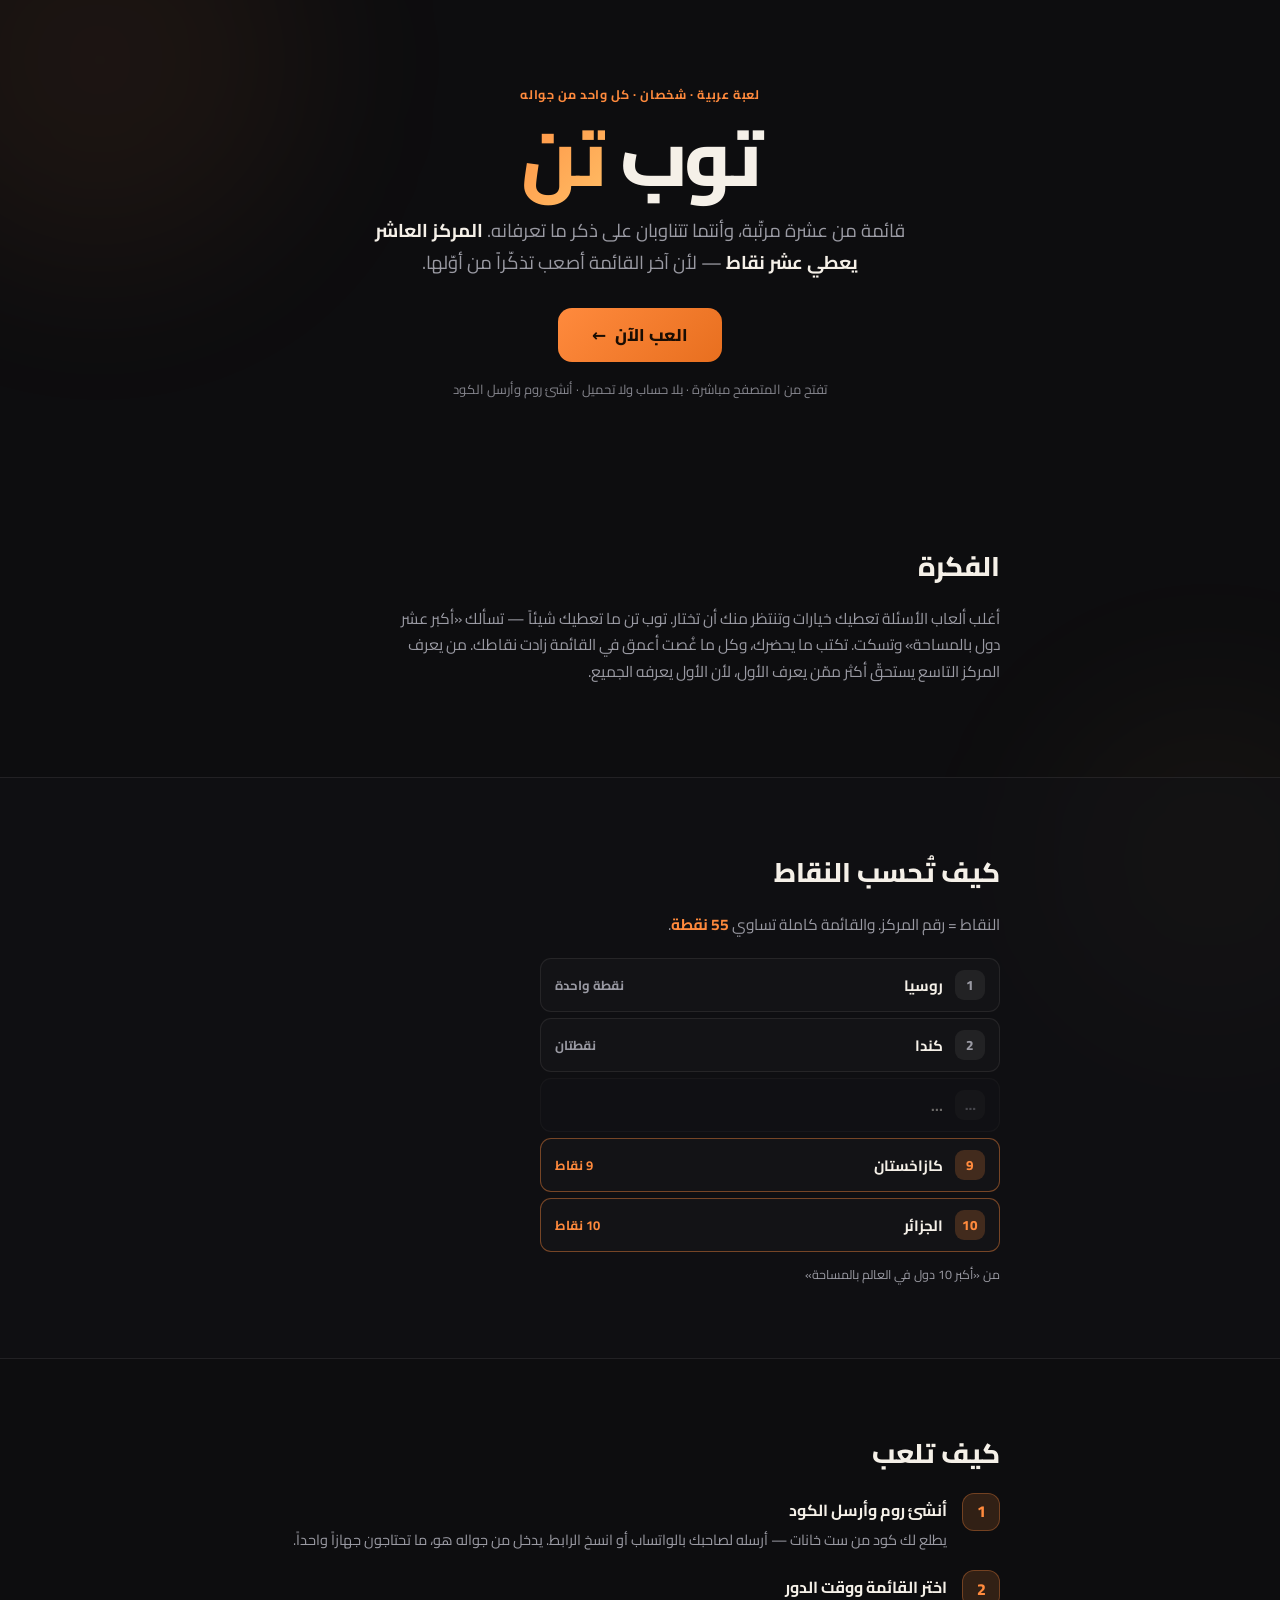
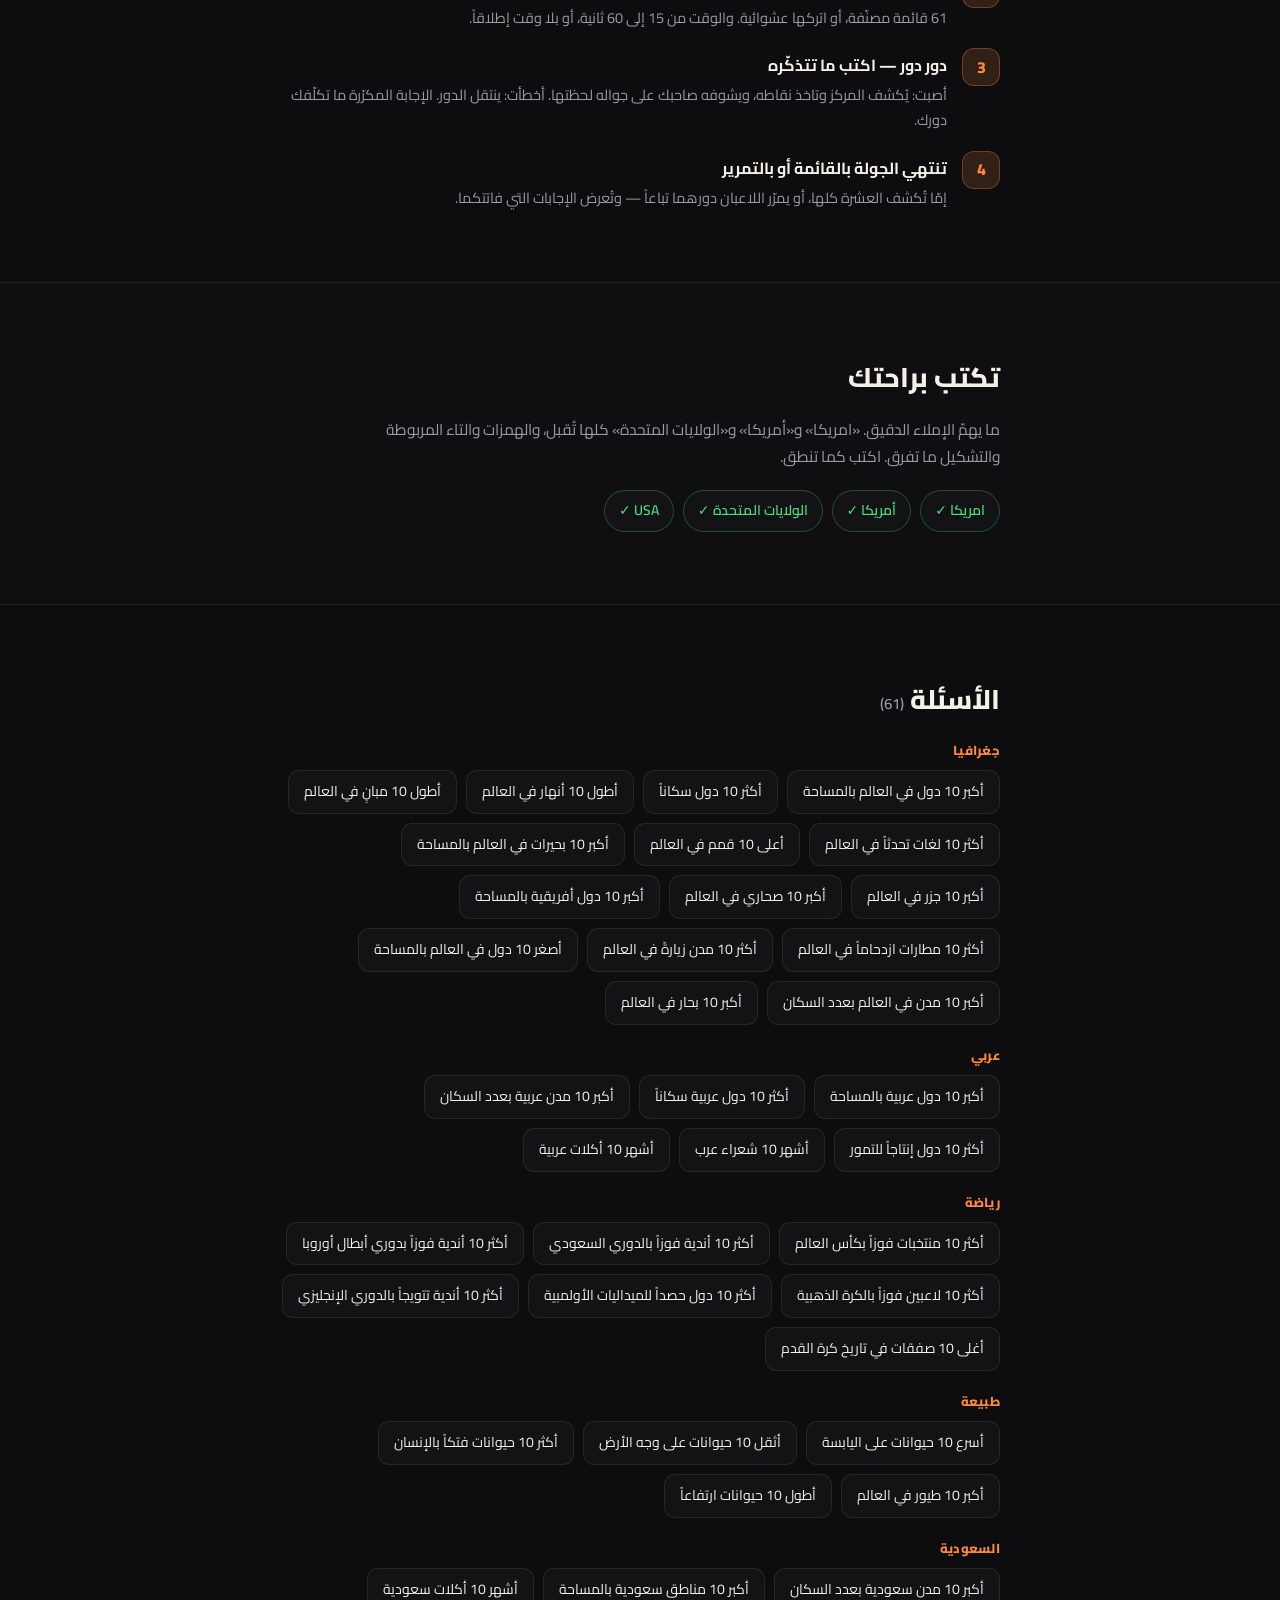
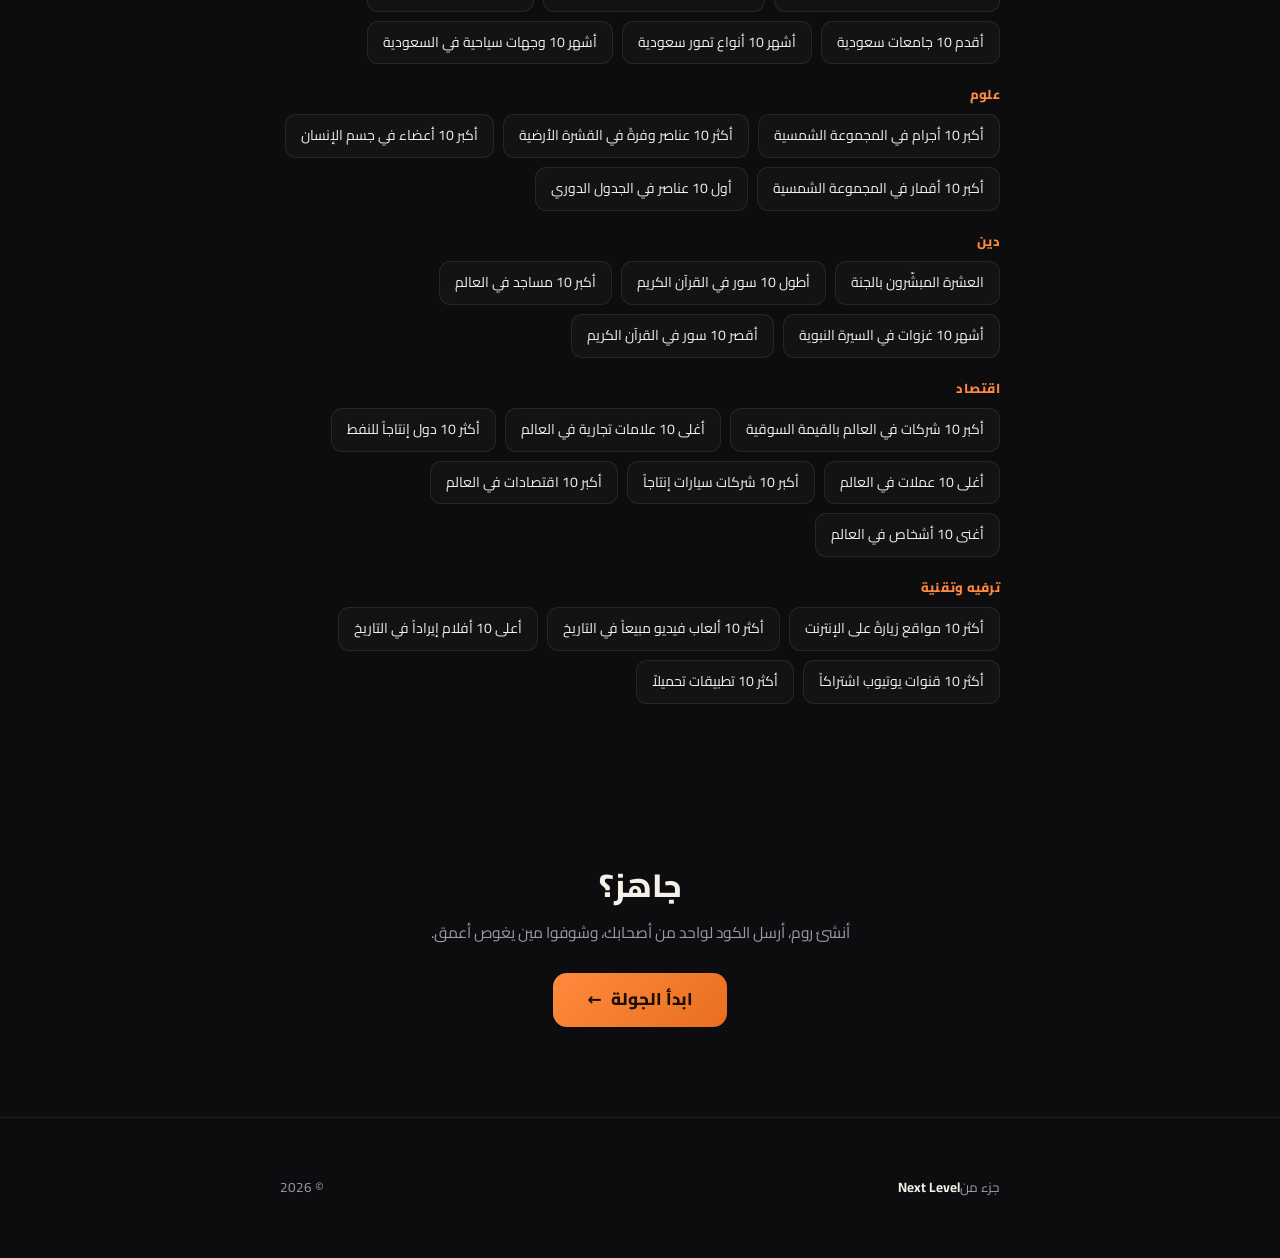
==== commit a682c7ef: "Grow the bank to 61 lists, weighted to the thin topics The 42 leaned heavily on geography (13 of the" ====
--- a/index.html
+++ b/index.html
@@ -22,8 +22,8 @@
 <link rel="preconnect" href="https://fonts.gstatic.com" crossorigin>
 <link href="https://fonts.googleapis.com/css2?family=Cairo:wght@400;600;800&display=swap" rel="stylesheet">
 
-<link rel="stylesheet" href="css/style.css?v=5">
-<link rel="stylesheet" href="css/landing.css?v=5">
+<link rel="stylesheet" href="css/style.css?v=7">
+<link rel="stylesheet" href="css/landing.css?v=7">
 </head>
 <body class="landing">
 
@@ -96,7 +96,7 @@
           <span class="snum">2</span>
           <div>
             <h3>اختر القائمة ووقت الدور</h3>
-            <p>42 قائمة مصنّفة، أو اتركها عشوائية. والوقت من 15 إلى 60 ثانية،
+            <p>61 قائمة مصنّفة، أو اتركها عشوائية. والوقت من 15 إلى 60 ثانية،
                أو بلا وقت إطلاقاً.</p>
           </div>
         </li>
@@ -165,7 +165,7 @@
 
 <script>
 // قائمة الأسئلة تُقرأ من بنك اللعبة نفسه — فلا تفترق الصفحة عن اللعبة
-fetch('data/questions.json?v=5')
+fetch('data/questions.json?v=7')
   .then(r => r.json())
   .then(d => {
     const qs = d.questions || [];
